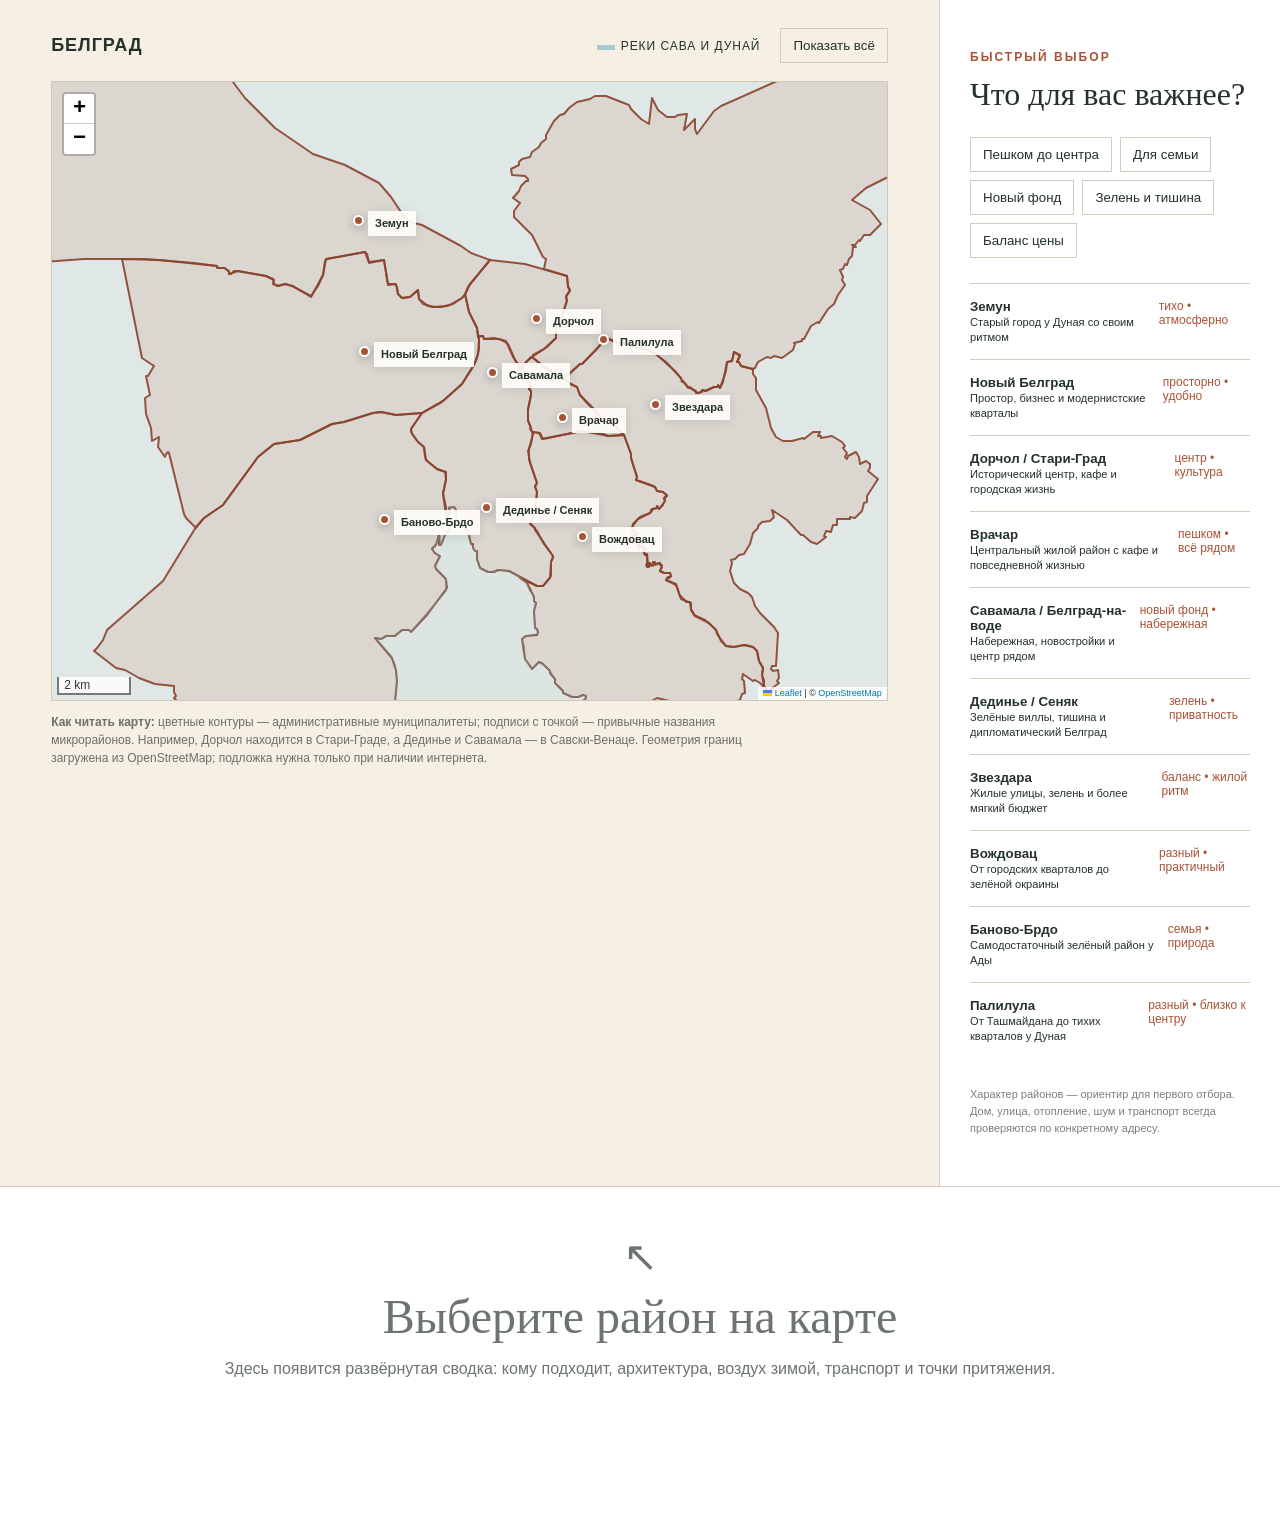
==== belgrade-map/index.html @ 4d37e9f6 "Add interactive Belgrade district map to rental guide" ====
<!doctype html>
<html lang="ru"><head><meta charset="utf-8"><meta name="viewport" content="width=device-width,initial-scale=1"><title>Районы Белграда — локальный макет</title><link rel="stylesheet" href="vendor/leaflet.css"><link rel="stylesheet" href="map.css"><script defer src="vendor/leaflet.js"></script><script defer src="map.js"></script></head>
<body class="embedded-map">
  <header><div><span>Релокац • районы Белграда</span><h1>Где жить в Белграде?</h1><p>Карта города с описанием районов — для вашего удобства. Белград очень неоднородный: в каждом районе своя атмосфера, архитектура и привычный ритм жизни.</p></div><div class="legend"><i></i> Границы муниципалитетов</div></header>
  <main>
    <section class="map-shell" aria-label="Интерактивная карта районов Белграда">
      <div class="map-toolbar"><b>Белград</b><span>Реки Сава и Дунай</span><button id="reset">Показать всё</button></div>
      <div id="oldMap" hidden><svg class="city-map" viewBox="0 0 1000 690" role="img" aria-labelledby="map-title map-desc">
        <title id="map-title">Схематичная карта районов Белграда</title><desc id="map-desc">Девять популярных зон для долгосрочной аренды, разделённых реками Савой и Дунаем.</desc>
        <path class="river river-danube" d="M0 115 C210 75 335 115 465 170 C610 230 820 210 1000 155 L1000 250 C810 300 635 300 455 245 C305 200 165 180 0 225Z"/>
        <path class="river river-sava" d="M380 690 C420 570 430 480 455 390 C480 300 520 250 585 205 L690 240 C595 310 555 375 535 455 C510 560 510 625 500 690Z"/>
        <g class="district" data-id="zemun" tabindex="0"><path d="M40 40 L300 35 390 100 365 205 230 210 120 180 35 105Z"/><text x="200" y="120">Земун</text></g>
        <g class="district" data-id="novi" tabindex="0"><path d="M55 235 L230 220 395 245 430 360 385 500 230 535 70 450Z"/><text x="240" y="360">Новый Белград</text></g>
        <g class="district" data-id="banovo" tabindex="0"><path d="M80 470 L230 545 375 515 410 620 330 675 125 650 45 565Z"/><text x="225" y="585">Баново-Брдо</text></g>
        <g class="district" data-id="dorcol" tabindex="0"><path d="M490 240 L585 205 700 230 720 325 625 360 520 330Z"/><text x="605" y="285">Дорчол</text></g>
        <g class="district" data-id="waterfront" tabindex="0"><path d="M435 355 L525 330 615 365 580 465 500 520 420 455Z"/><text x="510" y="415">Савамала</text></g>
        <g class="district" data-id="vracar" tabindex="0"><path d="M625 355 L735 325 805 405 760 505 650 500 580 465Z"/><text x="695" y="430">Врачар</text></g>
        <g class="district" data-id="zvezdara" tabindex="0"><path d="M720 225 L890 205 970 300 945 440 815 420 735 325Z"/><text x="850" y="325">Звездара</text></g>
        <g class="district" data-id="dedinje" tabindex="0"><path d="M505 525 L650 495 760 510 730 640 590 675 455 620Z"/><text x="605" y="580">Дединье</text></g>
        <g class="district" data-id="vozdovac" tabindex="0"><path d="M765 445 L945 455 985 590 900 675 735 640Z"/><text x="860" y="560">Вождовац</text></g>
        <text class="water-label" x="155" y="205">ДУНАЙ</text><text class="water-label rotate" x="475" y="505">САВА</text>
      </svg></div>
      <div id="cityMap" class="city-map" role="application" aria-label="Карта Белграда с границами городских муниципалитетов"></div>
      <div class="hover-card" id="hoverCard" hidden><img alt=""><div><b></b><p></p><small>Нажмите для подробностей</small></div></div>
      <p class="map-note"><b>Как читать карту:</b> цветные контуры — административные муниципалитеты; подписи с точкой — привычные названия микрорайонов. Например, Дорчол находится в Стари-Граде, а Дединье и Савамала — в Савски-Венаце. Геометрия границ загружена из OpenStreetMap; подложка нужна только при наличии интернета.</p>
    </section>
    <aside class="compare"><p class="kicker">Быстрый выбор</p><h2>Что для вас важнее?</h2><div class="filters" role="group" aria-label="Фильтр районов"><button data-filter="walk">Пешком до центра</button><button data-filter="family">Для семьи</button><button data-filter="modern">Новый фонд</button><button data-filter="green">Зелень и тишина</button><button data-filter="value">Баланс цены</button></div><div class="shortlist" id="shortlist"></div><p class="fine">Характер районов — ориентир для первого отбора. Дом, улица, отопление, шум и транспорт всегда проверяются по конкретному адресу.</p></aside>
  </main>
  <section class="detail" id="detail" aria-live="polite"><div class="detail-empty"><span>↖</span><h2>Выберите район на карте</h2><p>Здесь появится развёрнутая сводка: кому подходит, архитектура, воздух зимой, транспорт и точки притяжения.</p></div></section>
  <footer><span>Релокац • прототип карты районов</span><span>Только локально — не опубликовано в GitHub</span></footer>
</body></html>
---- belgrade-map/vendor/leaflet.css ----
/* required styles */

.leaflet-pane,
.leaflet-tile,
.leaflet-marker-icon,
.leaflet-marker-shadow,
.leaflet-tile-container,
.leaflet-pane > svg,
.leaflet-pane > canvas,
.leaflet-zoom-box,
.leaflet-image-layer,
.leaflet-layer {
	position: absolute;
	left: 0;
	top: 0;
	}
.leaflet-container {
	overflow: hidden;
	}
.leaflet-tile,
.leaflet-marker-icon,
.leaflet-marker-shadow {
	-webkit-user-select: none;
	   -moz-user-select: none;
	        user-select: none;
	  -webkit-user-drag: none;
	}
/* Prevents IE11 from highlighting tiles in blue */
.leaflet-tile::selection {
	background: transparent;
}
/* Safari renders non-retina tile on retina better with this, but Chrome is worse */
.leaflet-safari .leaflet-tile {
	image-rendering: -webkit-optimize-contrast;
	}
/* hack that prevents hw layers "stretching" when loading new tiles */
.leaflet-safari .leaflet-tile-container {
	width: 1600px;
	height: 1600px;
	-webkit-transform-origin: 0 0;
	}
.leaflet-marker-icon,
.leaflet-marker-shadow {
	display: block;
	}
/* .leaflet-container svg: reset svg max-width decleration shipped in Joomla! (joomla.org) 3.x */
/* .leaflet-container img: map is broken in FF if you have max-width: 100% on tiles */
.leaflet-container .leaflet-overlay-pane svg {
	max-width: none !important;
	max-height: none !important;
	}
.leaflet-container .leaflet-marker-pane img,
.leaflet-container .leaflet-shadow-pane img,
.leaflet-container .leaflet-tile-pane img,
.leaflet-container img.leaflet-image-layer,
.leaflet-container .leaflet-tile {
	max-width: none !important;
	max-height: none !important;
	width: auto;
	padding: 0;
	}

.leaflet-container img.leaflet-tile {
	/* See: https://bugs.chromium.org/p/chromium/issues/detail?id=600120 */
	mix-blend-mode: plus-lighter;
}

.leaflet-container.leaflet-touch-zoom {
	-ms-touch-action: pan-x pan-y;
	touch-action: pan-x pan-y;
	}
.leaflet-container.leaflet-touch-drag {
	-ms-touch-action: pinch-zoom;
	/* Fallback for FF which doesn't support pinch-zoom */
	touch-action: none;
	touch-action: pinch-zoom;
}
.leaflet-container.leaflet-touch-drag.leaflet-touch-zoom {
	-ms-touch-action: none;
	touch-action: none;
}
.leaflet-container {
	-webkit-tap-highlight-color: transparent;
}
.leaflet-container a {
	-webkit-tap-highlight-color: rgba(51, 181, 229, 0.4);
}
.leaflet-tile {
	filter: inherit;
	visibility: hidden;
	}
.leaflet-tile-loaded {
	visibility: inherit;
	}
.leaflet-zoom-box {
	width: 0;
	height: 0;
	-moz-box-sizing: border-box;
	     box-sizing: border-box;
	z-index: 800;
	}
/* workaround for https://bugzilla.mozilla.org/show_bug.cgi?id=888319 */
.leaflet-overlay-pane svg {
	-moz-user-select: none;
	}

.leaflet-pane         { z-index: 400; }

.leaflet-tile-pane    { z-index: 200; }
.leaflet-overlay-pane { z-index: 400; }
.leaflet-shadow-pane  { z-index: 500; }
.leaflet-marker-pane  { z-index: 600; }
.leaflet-tooltip-pane   { z-index: 650; }
.leaflet-popup-pane   { z-index: 700; }

.leaflet-map-pane canvas { z-index: 100; }
.leaflet-map-pane svg    { z-index: 200; }

.leaflet-vml-shape {
	width: 1px;
	height: 1px;
	}
.lvml {
	behavior: url(#default#VML);
	display: inline-block;
	position: absolute;
	}


/* control positioning */

.leaflet-control {
	position: relative;
	z-index: 800;
	pointer-events: visiblePainted; /* IE 9-10 doesn't have auto */
	pointer-events: auto;
	}
.leaflet-top,
.leaflet-bottom {
	position: absolute;
	z-index: 1000;
	pointer-events: none;
	}
.leaflet-top {
	top: 0;
	}
.leaflet-right {
	right: 0;
	}
.leaflet-bottom {
	bottom: 0;
	}
.leaflet-left {
	left: 0;
	}
.leaflet-control {
	float: left;
	clear: both;
	}
.leaflet-right .leaflet-control {
	float: right;
	}
.leaflet-top .leaflet-control {
	margin-top: 10px;
	}
.leaflet-bottom .leaflet-control {
	margin-bottom: 10px;
	}
.leaflet-left .leaflet-control {
	margin-left: 10px;
	}
.leaflet-right .leaflet-control {
	margin-right: 10px;
	}


/* zoom and fade animations */

.leaflet-fade-anim .leaflet-popup {
	opacity: 0;
	-webkit-transition: opacity 0.2s linear;
	   -moz-transition: opacity 0.2s linear;
	        transition: opacity 0.2s linear;
	}
.leaflet-fade-anim .leaflet-map-pane .leaflet-popup {
	opacity: 1;
	}
.leaflet-zoom-animated {
	-webkit-transform-origin: 0 0;
	    -ms-transform-origin: 0 0;
	        transform-origin: 0 0;
	}
svg.leaflet-zoom-animated {
	will-change: transform;
}

.leaflet-zoom-anim .leaflet-zoom-animated {
	-webkit-transition: -webkit-transform 0.25s cubic-bezier(0,0,0.25,1);
	   -moz-transition:    -moz-transform 0.25s cubic-bezier(0,0,0.25,1);
	        transition:         transform 0.25s cubic-bezier(0,0,0.25,1);
	}
.leaflet-zoom-anim .leaflet-tile,
.leaflet-pan-anim .leaflet-tile {
	-webkit-transition: none;
	   -moz-transition: none;
	        transition: none;
	}

.leaflet-zoom-anim .leaflet-zoom-hide {
	visibility: hidden;
	}


/* cursors */

.leaflet-interactive {
	cursor: pointer;
	}
.leaflet-grab {
	cursor: -webkit-grab;
	cursor:    -moz-grab;
	cursor:         grab;
	}
.leaflet-crosshair,
.leaflet-crosshair .leaflet-interactive {
	cursor: crosshair;
	}
.leaflet-popup-pane,
.leaflet-control {
	cursor: auto;
	}
.leaflet-dragging .leaflet-grab,
.leaflet-dragging .leaflet-grab .leaflet-interactive,
.leaflet-dragging .leaflet-marker-draggable {
	cursor: move;
	cursor: -webkit-grabbing;
	cursor:    -moz-grabbing;
	cursor:         grabbing;
	}

/* marker & overlays interactivity */
.leaflet-marker-icon,
.leaflet-marker-shadow,
.leaflet-image-layer,
.leaflet-pane > svg path,
.leaflet-tile-container {
	pointer-events: none;
	}

.leaflet-marker-icon.leaflet-interactive,
.leaflet-image-layer.leaflet-interactive,
.leaflet-pane > svg path.leaflet-interactive,
svg.leaflet-image-layer.leaflet-interactive path {
	pointer-events: visiblePainted; /* IE 9-10 doesn't have auto */
	pointer-events: auto;
	}

/* visual tweaks */

.leaflet-container {
	background: #ddd;
	outline-offset: 1px;
	}
.leaflet-container a {
	color: #0078A8;
	}
.leaflet-zoom-box {
	border: 2px dotted #38f;
	background: rgba(255,255,255,0.5);
	}


/* general typography */
.leaflet-container {
	font-family: "Helvetica Neue", Arial, Helvetica, sans-serif;
	font-size: 12px;
	font-size: 0.75rem;
	line-height: 1.5;
	}


/* general toolbar styles */

.leaflet-bar {
	box-shadow: 0 1px 5px rgba(0,0,0,0.65);
	border-radius: 4px;
	}
.leaflet-bar a {
	background-color: #fff;
	border-bottom: 1px solid #ccc;
	width: 26px;
	height: 26px;
	line-height: 26px;
	display: block;
	text-align: center;
	text-decoration: none;
	color: black;
	}
.leaflet-bar a,
.leaflet-control-layers-toggle {
	background-position: 50% 50%;
	background-repeat: no-repeat;
	display: block;
	}
.leaflet-bar a:hover,
.leaflet-bar a:focus {
	background-color: #f4f4f4;
	}
.leaflet-bar a:first-child {
	border-top-left-radius: 4px;
	border-top-right-radius: 4px;
	}
.leaflet-bar a:last-child {
	border-bottom-left-radius: 4px;
	border-bottom-right-radius: 4px;
	border-bottom: none;
	}
.leaflet-bar a.leaflet-disabled {
	cursor: default;
	background-color: #f4f4f4;
	color: #bbb;
	}

.leaflet-touch .leaflet-bar a {
	width: 30px;
	height: 30px;
	line-height: 30px;
	}
.leaflet-touch .leaflet-bar a:first-child {
	border-top-left-radius: 2px;
	border-top-right-radius: 2px;
	}
.leaflet-touch .leaflet-bar a:last-child {
	border-bottom-left-radius: 2px;
	border-bottom-right-radius: 2px;
	}

/* zoom control */

.leaflet-control-zoom-in,
.leaflet-control-zoom-out {
	font: bold 18px 'Lucida Console', Monaco, monospace;
	text-indent: 1px;
	}

.leaflet-touch .leaflet-control-zoom-in, .leaflet-touch .leaflet-control-zoom-out  {
	font-size: 22px;
	}


/* layers control */

.leaflet-control-layers {
	box-shadow: 0 1px 5px rgba(0,0,0,0.4);
	background: #fff;
	border-radius: 5px;
	}
.leaflet-control-layers-toggle {
	background-image: url(images/layers.png);
	width: 36px;
	height: 36px;
	}
.leaflet-retina .leaflet-control-layers-toggle {
	background-image: url(images/layers-2x.png);
	background-size: 26px 26px;
	}
.leaflet-touch .leaflet-control-layers-toggle {
	width: 44px;
	height: 44px;
	}
.leaflet-control-layers .leaflet-control-layers-list,
.leaflet-control-layers-expanded .leaflet-control-layers-toggle {
	display: none;
	}
.leaflet-control-layers-expanded .leaflet-control-layers-list {
	display: block;
	position: relative;
	}
.leaflet-control-layers-expanded {
	padding: 6px 10px 6px 6px;
	color: #333;
	background: #fff;
	}
.leaflet-control-layers-scrollbar {
	overflow-y: scroll;
	overflow-x: hidden;
	padding-right: 5px;
	}
.leaflet-control-layers-selector {
	margin-top: 2px;
	position: relative;
	top: 1px;
	}
.leaflet-control-layers label {
	display: block;
	font-size: 13px;
	font-size: 1.08333em;
	}
.leaflet-control-layers-separator {
	height: 0;
	border-top: 1px solid #ddd;
	margin: 5px -10px 5px -6px;
	}

/* Default icon URLs */
.leaflet-default-icon-path { /* used only in path-guessing heuristic, see L.Icon.Default */
	background-image: url(images/marker-icon.png);
	}


/* attribution and scale controls */

.leaflet-container .leaflet-control-attribution {
	background: #fff;
	background: rgba(255, 255, 255, 0.8);
	margin: 0;
	}
.leaflet-control-attribution,
.leaflet-control-scale-line {
	padding: 0 5px;
	color: #333;
	line-height: 1.4;
	}
.leaflet-control-attribution a {
	text-decoration: none;
	}
.leaflet-control-attribution a:hover,
.leaflet-control-attribution a:focus {
	text-decoration: underline;
	}
.leaflet-attribution-flag {
	display: inline !important;
	vertical-align: baseline !important;
	width: 1em;
	height: 0.6669em;
	}
.leaflet-left .leaflet-control-scale {
	margin-left: 5px;
	}
.leaflet-bottom .leaflet-control-scale {
	margin-bottom: 5px;
	}
.leaflet-control-scale-line {
	border: 2px solid #777;
	border-top: none;
	line-height: 1.1;
	padding: 2px 5px 1px;
	white-space: nowrap;
	-moz-box-sizing: border-box;
	     box-sizing: border-box;
	background: rgba(255, 255, 255, 0.8);
	text-shadow: 1px 1px #fff;
	}
.leaflet-control-scale-line:not(:first-child) {
	border-top: 2px solid #777;
	border-bottom: none;
	margin-top: -2px;
	}
.leaflet-control-scale-line:not(:first-child):not(:last-child) {
	border-bottom: 2px solid #777;
	}

.leaflet-touch .leaflet-control-attribution,
.leaflet-touch .leaflet-control-layers,
.leaflet-touch .leaflet-bar {
	box-shadow: none;
	}
.leaflet-touch .leaflet-control-layers,
.leaflet-touch .leaflet-bar {
	border: 2px solid rgba(0,0,0,0.2);
	background-clip: padding-box;
	}


/* popup */

.leaflet-popup {
	position: absolute;
	text-align: center;
	margin-bottom: 20px;
	}
.leaflet-popup-content-wrapper {
	padding: 1px;
	text-align: left;
	border-radius: 12px;
	}
.leaflet-popup-content {
	margin: 13px 24px 13px 20px;
	line-height: 1.3;
	font-size: 13px;
	font-size: 1.08333em;
	min-height: 1px;
	}
.leaflet-popup-content p {
	margin: 17px 0;
	margin: 1.3em 0;
	}
.leaflet-popup-tip-container {
	width: 40px;
	height: 20px;
	position: absolute;
	left: 50%;
	margin-top: -1px;
	margin-left: -20px;
	overflow: hidden;
	pointer-events: none;
	}
.leaflet-popup-tip {
	width: 17px;
	height: 17px;
	padding: 1px;

	margin: -10px auto 0;
	pointer-events: auto;

	-webkit-transform: rotate(45deg);
	   -moz-transform: rotate(45deg);
	    -ms-transform: rotate(45deg);
	        transform: rotate(45deg);
	}
.leaflet-popup-content-wrapper,
.leaflet-popup-tip {
	background: white;
	color: #333;
	box-shadow: 0 3px 14px rgba(0,0,0,0.4);
	}
.leaflet-container a.leaflet-popup-close-button {
	position: absolute;
	top: 0;
	right: 0;
	border: none;
	text-align: center;
	width: 24px;
	height: 24px;
	font: 16px/24px Tahoma, Verdana, sans-serif;
	color: #757575;
	text-decoration: none;
	background: transparent;
	}
.leaflet-container a.leaflet-popup-close-button:hover,
.leaflet-container a.leaflet-popup-close-button:focus {
	color: #585858;
	}
.leaflet-popup-scrolled {
	overflow: auto;
	}

.leaflet-oldie .leaflet-popup-content-wrapper {
	-ms-zoom: 1;
	}
.leaflet-oldie .leaflet-popup-tip {
	width: 24px;
	margin: 0 auto;

	-ms-filter: "progid:DXImageTransform.Microsoft.Matrix(M11=0.70710678, M12=0.70710678, M21=-0.70710678, M22=0.70710678)";
	filter: progid:DXImageTransform.Microsoft.Matrix(M11=0.70710678, M12=0.70710678, M21=-0.70710678, M22=0.70710678);
	}

.leaflet-oldie .leaflet-control-zoom,
.leaflet-oldie .leaflet-control-layers,
.leaflet-oldie .leaflet-popup-content-wrapper,
.leaflet-oldie .leaflet-popup-tip {
	border: 1px solid #999;
	}


/* div icon */

.leaflet-div-icon {
	background: #fff;
	border: 1px solid #666;
	}


/* Tooltip */
/* Base styles for the element that has a tooltip */
.leaflet-tooltip {
	position: absolute;
	padding: 6px;
	background-color: #fff;
	border: 1px solid #fff;
	border-radius: 3px;
	color: #222;
	white-space: nowrap;
	-webkit-user-select: none;
	-moz-user-select: none;
	-ms-user-select: none;
	user-select: none;
	pointer-events: none;
	box-shadow: 0 1px 3px rgba(0,0,0,0.4);
	}
.leaflet-tooltip.leaflet-interactive {
	cursor: pointer;
	pointer-events: auto;
	}
.leaflet-tooltip-top:before,
.leaflet-tooltip-bottom:before,
.leaflet-tooltip-left:before,
.leaflet-tooltip-right:before {
	position: absolute;
	pointer-events: none;
	border: 6px solid transparent;
	background: transparent;
	content: "";
	}

/* Directions */

.leaflet-tooltip-bottom {
	margin-top: 6px;
}
.leaflet-tooltip-top {
	margin-top: -6px;
}
.leaflet-tooltip-bottom:before,
.leaflet-tooltip-top:before {
	left: 50%;
	margin-left: -6px;
	}
.leaflet-tooltip-top:before {
	bottom: 0;
	margin-bottom: -12px;
	border-top-color: #fff;
	}
.leaflet-tooltip-bottom:before {
	top: 0;
	margin-top: -12px;
	margin-left: -6px;
	border-bottom-color: #fff;
	}
.leaflet-tooltip-left {
	margin-left: -6px;
}
.leaflet-tooltip-right {
	margin-left: 6px;
}
.leaflet-tooltip-left:before,
.leaflet-tooltip-right:before {
	top: 50%;
	margin-top: -6px;
	}
.leaflet-tooltip-left:before {
	right: 0;
	margin-right: -12px;
	border-left-color: #fff;
	}
.leaflet-tooltip-right:before {
	left: 0;
	margin-left: -12px;
	border-right-color: #fff;
	}

/* Printing */

@media print {
	/* Prevent printers from removing background-images of controls. */
	.leaflet-control {
		-webkit-print-color-adjust: exact;
		print-color-adjust: exact;
		}
	}
---- belgrade-map/map.css ----
:root{--ink:#24322b;--paper:#fbf7ef;--cream:#efe6d6;--rust:#aa5235;--gold:#d6a04e;--river:#a8cbd0;--line:#d5cbbd}*{box-sizing:border-box}html{scroll-behavior:smooth}body{margin:0;background:var(--paper);color:var(--ink);font-family:Arial,sans-serif}header{padding:52px max(28px,6vw) 38px;display:flex;justify-content:space-between;align-items:end;gap:30px;border-bottom:1px solid var(--line)}header span,.kicker{font-size:12px;text-transform:uppercase;letter-spacing:.17em;color:var(--rust);font-weight:700}h1,h2{font-family:Georgia,serif;font-weight:400}h1{font-size:clamp(44px,6vw,82px);line-height:1;margin:14px 0 16px}header p{max-width:690px;line-height:1.65;color:#59645c}.legend{font-size:12px;white-space:nowrap}.legend i{display:inline-block;width:16px;height:16px;border-radius:50%;background:var(--rust);vertical-align:middle;margin-right:6px}main{display:grid;grid-template-columns:minmax(0,1fr) 340px;min-height:720px}.map-shell{position:relative;padding:25px max(20px,4vw) 24px;background:#f5efe4;border-right:1px solid var(--line)}.map-toolbar{display:flex;gap:20px;align-items:center;font-size:12px;text-transform:uppercase;letter-spacing:.08em}.map-toolbar b{font-size:18px;margin-right:auto}.map-toolbar span:before{content:"";display:inline-block;width:18px;height:5px;background:var(--river);margin-right:6px}.map-toolbar button,.filters button{border:1px solid var(--line);background:transparent;padding:9px 12px;color:var(--ink);cursor:pointer}.city-map{width:100%;height:auto;max-height:620px}.river{fill:var(--river)}.district{cursor:pointer;outline:none}.district path{fill:#e1d6c5;stroke:#fffaf0;stroke-width:6;transition:.22s}.district:nth-of-type(3n) path{fill:#d8c6ad}.district:nth-of-type(3n+1) path{fill:#d8ddcb}.district:hover path,.district:focus path,.district.active path{fill:var(--rust);filter:drop-shadow(0 8px 12px #24322b35);transform:translateY(-3px)}.district.dim path{opacity:.25}.district text{font:700 17px Arial;fill:var(--ink);pointer-events:none;text-anchor:middle}.district:hover text,.district.active text{fill:#fff}.water-label{font:700 12px Arial;letter-spacing:.28em;fill:#fff}.water-label.rotate{transform:rotate(-72deg);transform-origin:475px 505px}.map-note{max-width:700px;font-size:12px;color:#6a716b;line-height:1.5}.hover-card{position:fixed;z-index:20;width:320px;background:#fff;box-shadow:0 16px 45px #1b2c2440;pointer-events:none;overflow:hidden}.hover-card img{width:100%;height:125px;object-fit:cover}.hover-card div{padding:15px}.hover-card b{font-family:Georgia,serif;font-size:21px}.hover-card p{font-size:13px;line-height:1.45;margin:6px 0}.hover-card small{color:var(--rust)}.compare{padding:38px 30px;background:#fff}.compare h2{font-size:32px;margin:8px 0 24px}.filters{display:flex;flex-wrap:wrap;gap:8px}.filters button.active{background:var(--ink);color:#fff}.shortlist{margin-top:25px}.shortlist button{display:flex;width:100%;justify-content:space-between;gap:10px;text-align:left;background:none;border:0;border-top:1px solid var(--line);padding:15px 0;cursor:pointer;color:var(--ink)}.shortlist em{font-style:normal;color:var(--rust);font-size:12px}.fine{font-size:11px;line-height:1.55;color:#798078;margin-top:28px}.detail{min-height:340px;border-top:1px solid var(--line);padding:55px max(28px,8vw);background:#fff}.detail-empty{text-align:center;color:#6b746d}.detail-empty span{font-size:42px}.detail-grid{display:grid;grid-template-columns:360px 1fr;gap:55px}.detail-image{width:100%;aspect-ratio:4/3;object-fit:cover}.detail h2{font-size:48px;margin:8px 0}.detail .summary{font-size:18px;line-height:1.6}.pills{display:flex;gap:8px;flex-wrap:wrap;margin:20px 0}.pills span{padding:7px 10px;background:var(--cream);font-size:12px}.facts{display:grid;grid-template-columns:1fr 1fr;gap:20px}.facts div{border-top:1px solid var(--line);padding-top:12px}.facts b{display:block;font-size:12px;color:var(--rust);text-transform:uppercase;letter-spacing:.1em}.facts p{line-height:1.55;margin:8px 0}.source{font-size:11px;color:#7a817b}.source a{color:inherit}footer{padding:26px max(28px,6vw);background:var(--ink);color:#fff;display:flex;justify-content:space-between;font-size:12px} @media(max-width:900px){main{grid-template-columns:1fr}.map-shell{border-right:0}.compare{border-top:1px solid var(--line)}.detail-grid{grid-template-columns:1fr}.detail-image{max-width:440px}.district text{font-size:20px}}@media(max-width:600px){header{align-items:start;flex-direction:column}h1{font-size:46px}.map-toolbar span{display:none}.city-map{min-height:390px}.detail h2{font-size:36px}.facts{grid-template-columns:1fr}footer{flex-direction:column;gap:8px}}
:root{--map-border:#cfc6b8}
#cityMap.city-map{width:100%;height:620px;max-height:none;margin-top:18px;border:1px solid var(--map-border);background:#dfe8e7}
.leaflet-container{font-family:Arial,sans-serif}
.leaflet-tile-pane{filter:none}
body{overflow-x:hidden}
main,.map-shell{min-width:0}
.leaflet-control-attribution{font-size:9px}
.municipality-tip,.neighbourhood-tip{border:0!important;border-radius:0!important;box-shadow:0 12px 35px #1b2c2435!important;padding:0!important}
.municipality-tip:before,.neighbourhood-tip:before{display:none}
.geo-tip,.place-tip{display:grid;gap:5px;max-width:270px;padding:12px 14px;color:var(--ink)}
.geo-tip b,.place-tip b{font:20px Georgia,serif}
.geo-tip span,.place-tip small{font-size:10px;text-transform:uppercase;letter-spacing:.08em;color:var(--rust)}
.geo-tip small,.place-tip em{font-size:11px;color:#6a716b;font-style:normal}
.place-tip span{white-space:normal;font-size:12px;line-height:1.4}
.place-icon{background:transparent;border:0}
.place-icon span{display:block;width:11px;height:11px;border:2px solid #fff;border-radius:50%;background:var(--rust);box-shadow:0 2px 8px #24322b55}
.place-icon b{position:absolute;left:15px;top:-4px;padding:4px 7px;background:#fffdf8e8;box-shadow:0 2px 10px #24322b20;color:var(--ink);font-size:11px;white-space:nowrap}
.map-error{display:block;padding:10px 12px;margin-bottom:8px;background:#f4dfd5;color:#7e2f1c;font-weight:700}
@media(max-width:600px){#cityMap.city-map{height:500px;min-height:390px}}
.neighbourhood-tip{width:360px;max-width:calc(100vw - 28px)}
.neighbourhood-tip .place-tip{display:block;max-width:none;padding:0;overflow:hidden}
.place-tip img{display:block;width:100%;height:150px;object-fit:cover;background:#e3ded3}
.place-tip>div{display:grid;gap:6px;padding:13px 15px 15px}
.place-tip p{margin:0;white-space:normal;font-size:12px;line-height:1.42;color:#3e4942}
.place-tip b{font-size:22px}
.place-tip small{margin-top:2px}
.place-tip em{color:var(--rust);font-weight:700}
@media(max-width:600px){.neighbourhood-tip{width:300px}.place-tip img{height:125px}.place-tip p{font-size:11px}}
.district-gallery{display:grid;grid-template-columns:1fr 1fr;gap:8px;align-content:start}
.district-gallery .gallery-main{grid-column:1/-1;aspect-ratio:4/3}
.gallery-thumb{width:100%;height:125px;object-fit:cover}
.district-gallery small{grid-column:1/-1;color:#7a817b;line-height:1.4}
.useful-links{display:flex;flex-wrap:wrap;gap:9px;margin:24px 0 16px}
.useful-links a{padding:11px 13px;background:var(--ink);color:#fff;text-decoration:none;font-size:12px;font-weight:700}
.useful-links a:hover,.useful-links a:focus{background:var(--rust)}
.map-advice{padding:17px 19px;border-left:4px solid var(--gold);background:var(--paper);margin:0 0 18px}
.map-advice b{font-family:Georgia,serif;font-size:18px}
.map-advice p{margin:7px 0 0;line-height:1.55;font-size:13px}
@media(max-width:600px){.gallery-thumb{height:105px}.useful-links{display:grid}.useful-links a{text-align:center}}
.embedded-map>header,.embedded-map>footer{display:none}
.embedded-map main{min-height:0}
.embedded-map .map-shell{padding-top:28px}
.embedded-map .detail{padding-top:45px}
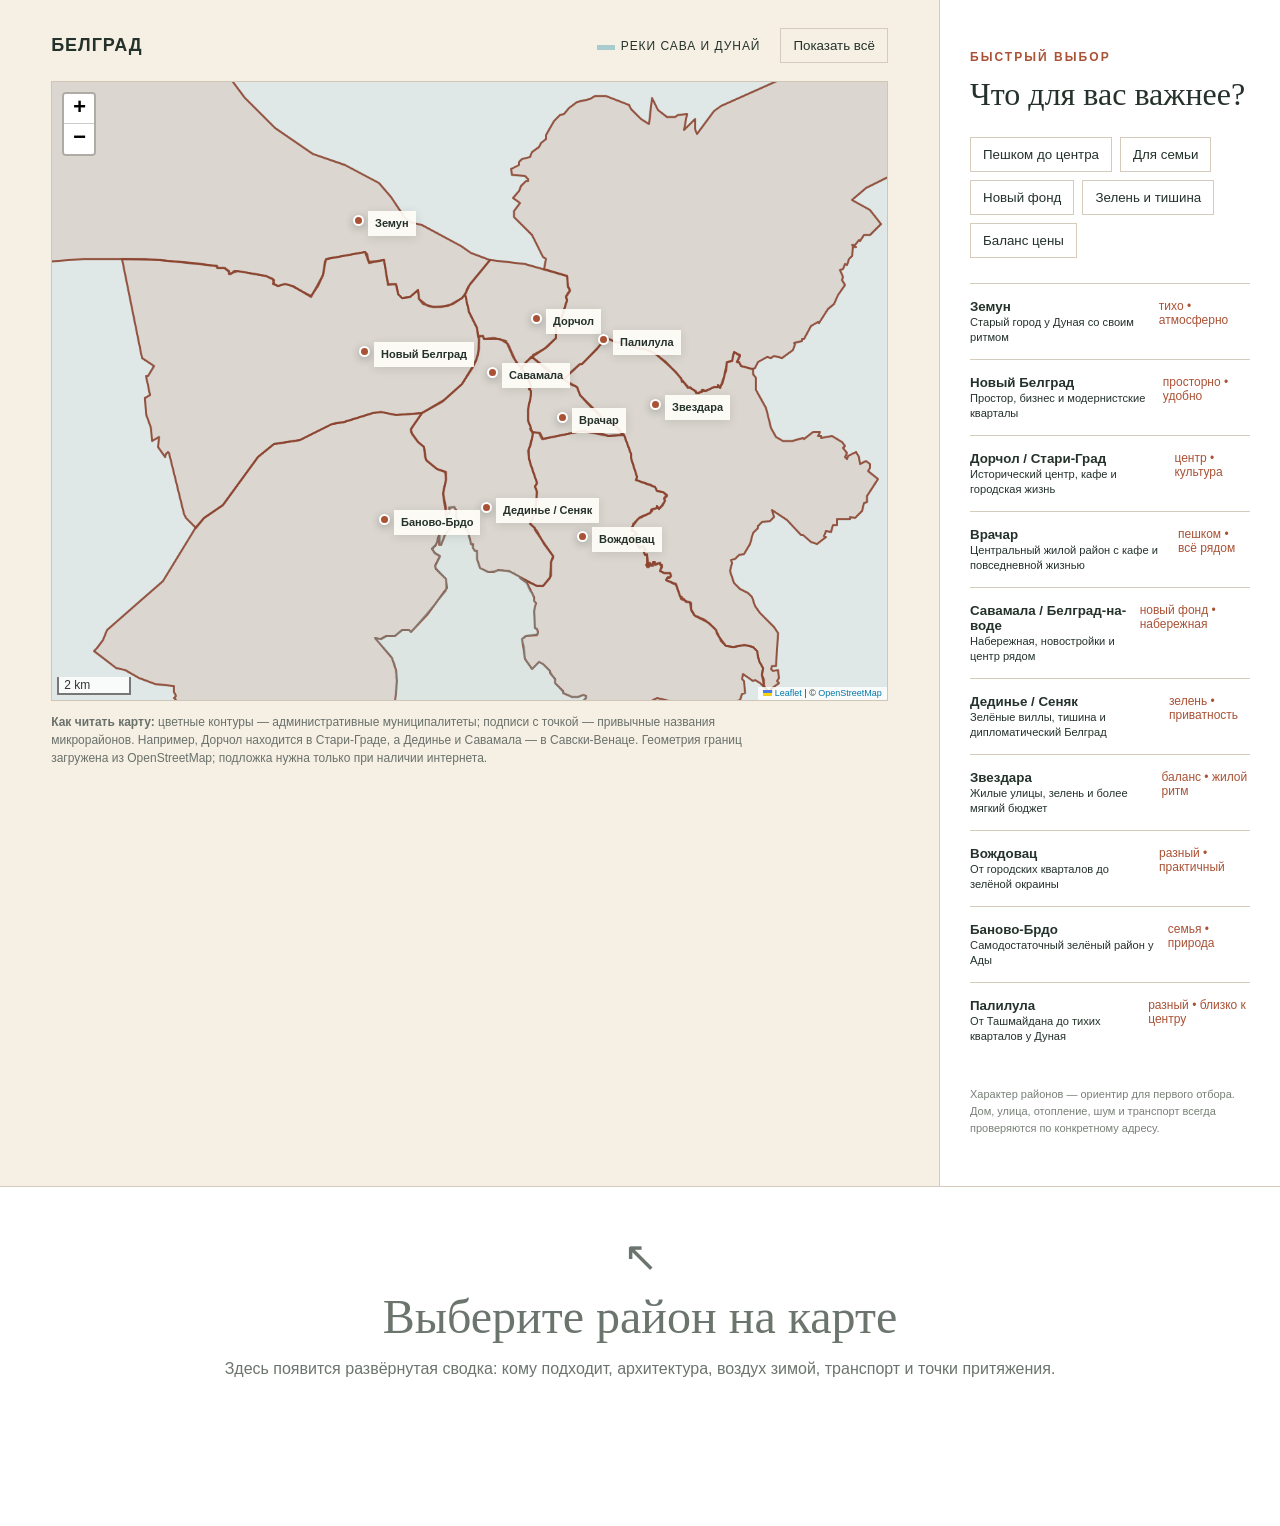
==== commit 45e12685: "Refresh embedded map assets" ====
--- a/belgrade-map/index.html
+++ b/belgrade-map/index.html
@@ -1,5 +1,5 @@
 <!doctype html>
-<html lang="ru"><head><meta charset="utf-8"><meta name="viewport" content="width=device-width,initial-scale=1"><title>Районы Белграда — локальный макет</title><link rel="stylesheet" href="vendor/leaflet.css"><link rel="stylesheet" href="map.css"><script defer src="vendor/leaflet.js"></script><script defer src="map.js"></script></head>
+<html lang="ru"><head><meta charset="utf-8"><meta name="viewport" content="width=device-width,initial-scale=1"><title>Районы Белграда — локальный макет</title><link rel="stylesheet" href="vendor/leaflet.css"><link rel="stylesheet" href="map.css?v=20261101b"><script defer src="vendor/leaflet.js"></script><script defer src="map.js?v=20261101b"></script></head>
 <body class="embedded-map">
   <header><div><span>Релокац • районы Белграда</span><h1>Где жить в Белграде?</h1><p>Карта города с описанием районов — для вашего удобства. Белград очень неоднородный: в каждом районе своя атмосфера, архитектура и привычный ритм жизни.</p></div><div class="legend"><i></i> Границы муниципалитетов</div></header>
   <main>
--- a/belgrade-map/map.css
+++ b/belgrade-map/map.css
@@ -38,6 +38,15 @@
 .map-advice b{font-family:Georgia,serif;font-size:18px}
 .map-advice p{margin:7px 0 0;line-height:1.55;font-size:13px}
 @media(max-width:600px){.gallery-thumb{height:105px}.useful-links{display:grid}.useful-links a{text-align:center}}
+.rent-card{display:grid;gap:7px;margin:20px 0;padding:16px 18px;background:var(--cream);border-left:4px solid var(--gold)}
+.rent-card b{font-size:11px;text-transform:uppercase;letter-spacing:.12em;color:var(--rust)}
+.rent-card strong{font-family:Georgia,serif;font-size:18px;line-height:1.35}
+.rent-card small{color:#6a716b;line-height:1.45}
+.tip-gallery{display:grid;grid-template-columns:2fr 1fr 1fr;gap:3px;background:#fff}
+.tip-gallery img{width:100%;height:112px;object-fit:cover}
+.tip-gallery img:not(:first-child){height:112px}
+.tip-rent{font-size:11px;line-height:1.4;color:var(--rust)}
+@media(max-width:600px){.tip-gallery img,.tip-gallery img:not(:first-child){height:92px}}
 .embedded-map>header,.embedded-map>footer{display:none}
 .embedded-map main{min-height:0}
 .embedded-map .map-shell{padding-top:28px}
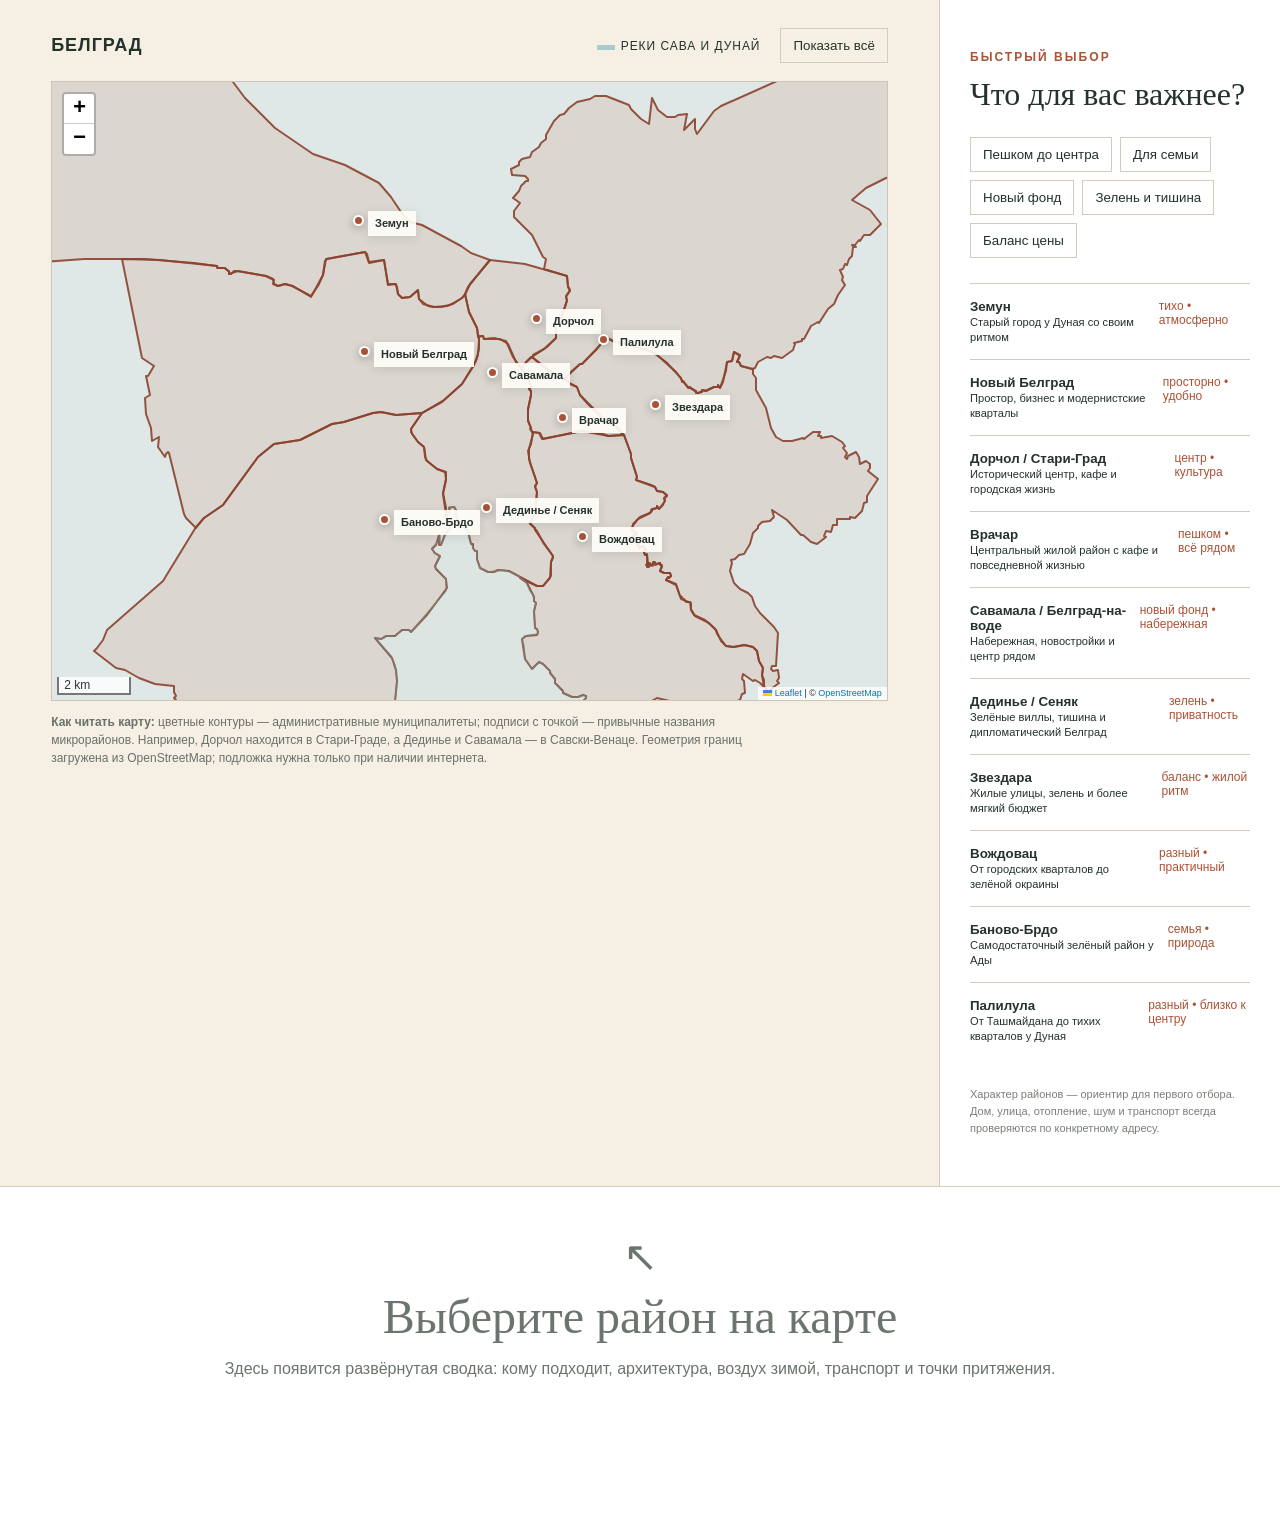
==== commit e13da6f2: "Add author photos to Belgrade district map" ====
--- a/belgrade-map/index.html
+++ b/belgrade-map/index.html
@@ -1,5 +1,5 @@
 <!doctype html>
-<html lang="ru"><head><meta charset="utf-8"><meta name="viewport" content="width=device-width,initial-scale=1"><title>Районы Белграда — локальный макет</title><link rel="stylesheet" href="vendor/leaflet.css"><link rel="stylesheet" href="map.css?v=20261101b"><script defer src="vendor/leaflet.js"></script><script defer src="map.js?v=20261101b"></script></head>
+<html lang="ru"><head><meta charset="utf-8"><meta name="viewport" content="width=device-width,initial-scale=1"><title>Районы Белграда — локальный макет</title><link rel="stylesheet" href="vendor/leaflet.css"><link rel="stylesheet" href="map.css?v=20261101c"><script defer src="vendor/leaflet.js"></script><script defer src="map.js?v=20261101c"></script></head>
 <body class="embedded-map">
   <header><div><span>Релокац • районы Белграда</span><h1>Где жить в Белграде?</h1><p>Карта города с описанием районов — для вашего удобства. Белград очень неоднородный: в каждом районе своя атмосфера, архитектура и привычный ритм жизни.</p></div><div class="legend"><i></i> Границы муниципалитетов</div></header>
   <main>
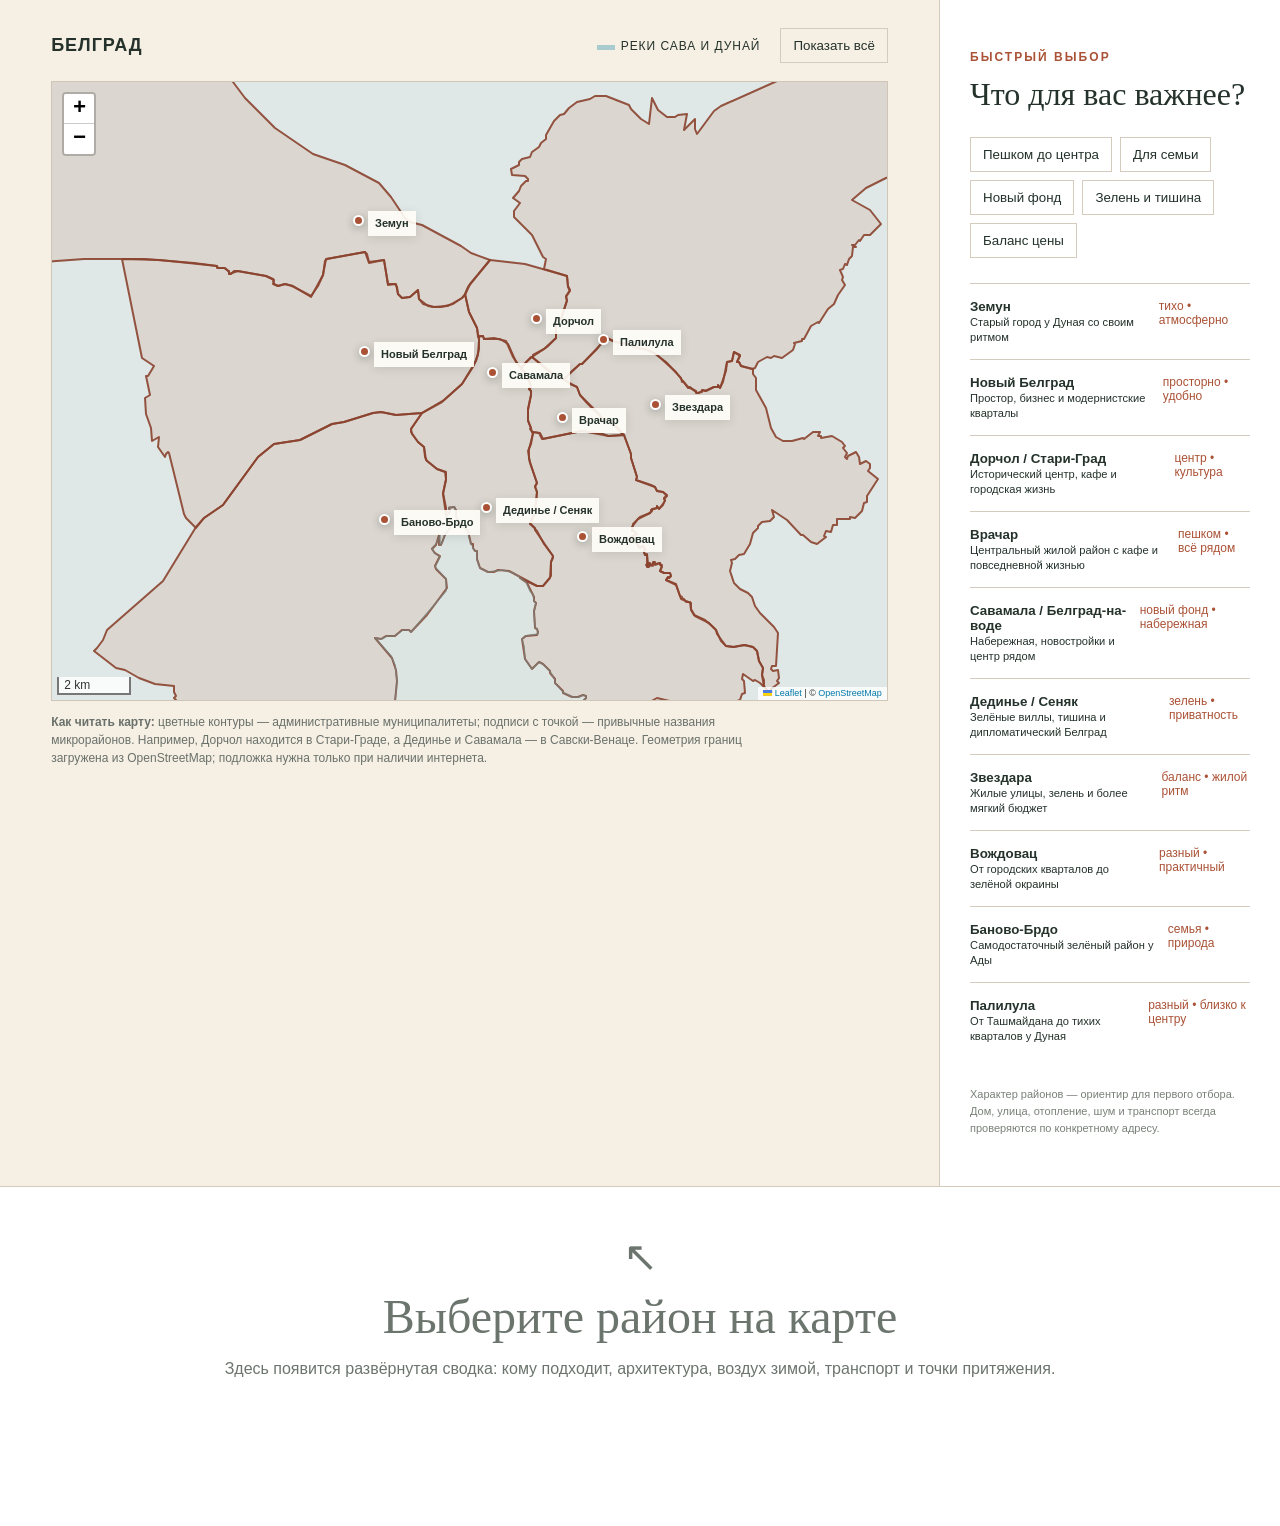
==== commit ca54c81d: "Remove local prototype labels from district map" ====
--- a/belgrade-map/index.html
+++ b/belgrade-map/index.html
@@ -1,5 +1,5 @@
 <!doctype html>
-<html lang="ru"><head><meta charset="utf-8"><meta name="viewport" content="width=device-width,initial-scale=1"><title>Районы Белграда — локальный макет</title><link rel="stylesheet" href="vendor/leaflet.css"><link rel="stylesheet" href="map.css?v=20261101c"><script defer src="vendor/leaflet.js"></script><script defer src="map.js?v=20261101c"></script></head>
+<html lang="ru"><head><meta charset="utf-8"><meta name="viewport" content="width=device-width,initial-scale=1"><title>Районы Белграда — Релокац</title><link rel="stylesheet" href="vendor/leaflet.css"><link rel="stylesheet" href="map.css?v=20261101c"><script defer src="vendor/leaflet.js"></script><script defer src="map.js?v=20261101c"></script></head>
 <body class="embedded-map">
   <header><div><span>Релокац • районы Белграда</span><h1>Где жить в Белграде?</h1><p>Карта города с описанием районов — для вашего удобства. Белград очень неоднородный: в каждом районе своя атмосфера, архитектура и привычный ритм жизни.</p></div><div class="legend"><i></i> Границы муниципалитетов</div></header>
   <main>
@@ -27,5 +27,5 @@
     <aside class="compare"><p class="kicker">Быстрый выбор</p><h2>Что для вас важнее?</h2><div class="filters" role="group" aria-label="Фильтр районов"><button data-filter="walk">Пешком до центра</button><button data-filter="family">Для семьи</button><button data-filter="modern">Новый фонд</button><button data-filter="green">Зелень и тишина</button><button data-filter="value">Баланс цены</button></div><div class="shortlist" id="shortlist"></div><p class="fine">Характер районов — ориентир для первого отбора. Дом, улица, отопление, шум и транспорт всегда проверяются по конкретному адресу.</p></aside>
   </main>
   <section class="detail" id="detail" aria-live="polite"><div class="detail-empty"><span>↖</span><h2>Выберите район на карте</h2><p>Здесь появится развёрнутая сводка: кому подходит, архитектура, воздух зимой, транспорт и точки притяжения.</p></div></section>
-  <footer><span>Релокац • прототип карты районов</span><span>Только локально — не опубликовано в GitHub</span></footer>
+  <footer><span>Релокац • карта районов Белграда</span><span>Характеристики проверяйте по конкретному адресу</span></footer>
 </body></html>
